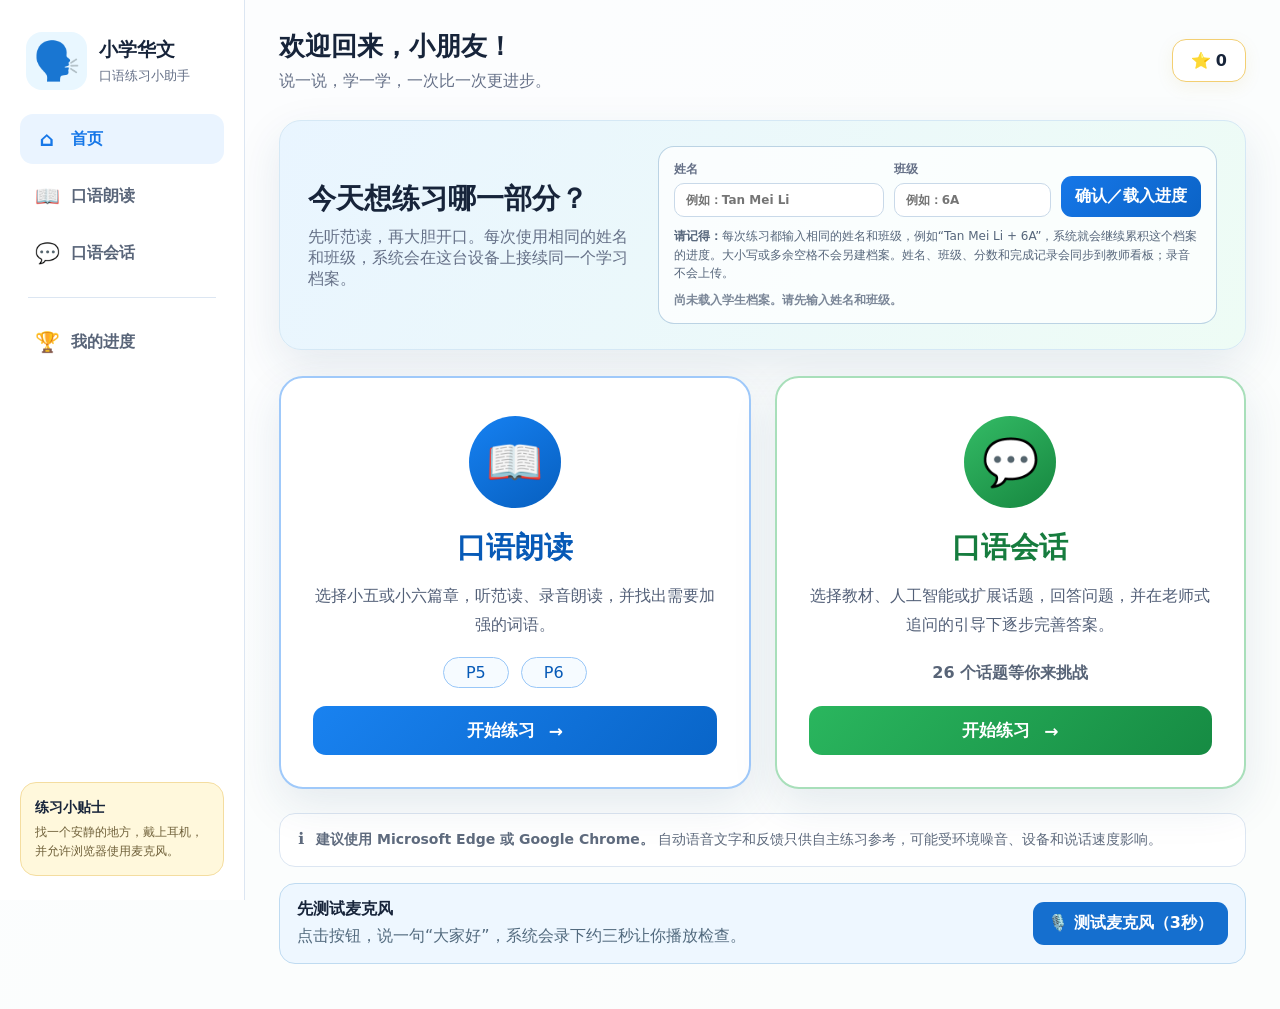
==== index.html @ ec5f9c87 "Publish Chinese oral V7 test preview" ====
<!doctype html>
<html lang="zh-SG">
<head>
  <meta charset="UTF-8" />
  <meta name="viewport" content="width=device-width, initial-scale=1.0" />
  <meta name="theme-color" content="#1677e8" />
  <meta name="description" content="适合小五、小六学生的华文朗读与口语会话自主练习应用。" />
  <title>华文口语练习小助手</title>
  <link rel="stylesheet" href="styles.css" />
</head>
<body>
  <div id="app" class="app-shell">
    <aside class="sidebar" aria-label="主要选单">
      <button class="brand" data-nav="home" aria-label="回到首页">
        <span class="brand-mascot">🗣️</span>
        <span><strong>小学华文</strong><small>口语练习小助手</small></span>
      </button>
      <nav class="side-nav">
        <button class="nav-item active" data-nav="home"><span>⌂</span>首页</button>
        <button class="nav-item" data-nav="reading"><span>📖</span>口语朗读</button>
        <button class="nav-item" data-nav="conversation"><span>💬</span>口语会话</button>
        <div class="nav-divider"></div>
        <button class="nav-item" data-nav="progress"><span>🏆</span>我的进度</button>
      </nav>
      <div class="sidebar-note"><strong>练习小贴士</strong><p>找一个安静的地方，戴上耳机，并允许浏览器使用麦克风。</p></div>
    </aside>

    <main class="main-content">
      <header class="topbar">
        <button id="mobileMenu" class="mobile-menu" aria-label="打开选单">☰</button>
        <div><p id="greeting" class="greeting">欢迎回来，小朋友！</p><p class="subtitle">说一说，学一学，一次比一次更进步。</p></div>
        <div class="star-box" title="完成一次练习可获得星星">⭐ <strong id="starCount">0</strong></div>
      </header>

      <section id="homeView" class="view active-view">
        <div class="hero-strip">
          <div><h1>今天想练习哪一部分？</h1><p>先听范读，再大胆开口。每次使用相同的姓名和班级，系统会在这台设备上接续同一个学习档案。</p></div>
          <div class="student-profile-panel">
            <div class="student-fields">
              <label>姓名<input id="studentName" maxlength="30" autocomplete="off" placeholder="例如：Tan Mei Li" /></label>
              <label>班级<input id="studentClass" maxlength="20" autocomplete="off" placeholder="例如：6A" /></label>
              <button id="activateProfileBtn" class="profile-btn">确认／载入进度</button>
            </div>
            <p class="profile-reminder"><strong>请记得：</strong>每次练习都输入相同的姓名和班级，例如“Tan Mei Li + 6A”，系统就会继续累积这个档案的进度。大小写或多余空格不会另建档案。姓名、班级、分数和完成记录会同步到教师看板；录音不会上传。</p>
            <div id="savedProfileRow" class="saved-profile-row hidden"><label>这台设备已有的档案<select id="savedProfileSelect" aria-label="选择已有学生档案"></select></label><button id="loadSavedProfileBtn" class="outline-btn">载入已有档案</button></div>
            <p id="activeProfileStatus" class="active-profile-status">尚未载入学生档案。</p>
          </div>
        </div>

        <div class="mode-grid">
          <article class="mode-card reading-card"><div class="mode-icon">📖</div><h2>口语朗读</h2><p>选择小五或小六篇章，听范读、录音朗读，并找出需要加强的词语。</p><div class="grade-pills"><span>P5</span><span>P6</span></div><button class="primary-btn blue" data-nav="reading">开始练习 <span>→</span></button></article>
          <article class="mode-card conversation-card"><div class="mode-icon">💬</div><h2>口语会话</h2><p>选择教材、人工智能或扩展话题，回答问题，并在老师式追问的引导下逐步完善答案。</p><div id="topicCountHome" class="topic-count">26 个话题等你来挑战</div><button class="primary-btn green" data-nav="conversation">开始练习 <span>→</span></button></article>
        </div>

        <div class="compatibility-note"><span>ℹ️</span><p><strong>建议使用 Microsoft Edge 或 Google Chrome。</strong> 自动语音文字和反馈只供自主练习参考，可能受环境噪音、设备和说话速度影响。</p></div>
        <div class="mic-test-card">
          <div><strong>先测试麦克风</strong><p id="micTestStatus">点击按钮，说一句“大家好”，系统会录下约三秒让你播放检查。</p></div>
          <div class="mic-test-actions"><button id="micTestBtn" class="mic-test-btn">🎙️ 测试麦克风（3秒）</button><audio id="micTestPlayback" controls hidden></audio></div>
        </div>
      </section>

      <section id="readingView" class="view">
        <div class="section-head blue-head"><div><button class="back-link" data-nav="home">←</button><span>口语朗读</span></div><div class="segmented" role="group" aria-label="选择年级"><button class="grade-btn active" data-grade="P5">P5</button><button class="grade-btn" data-grade="P6">P6</button></div></div>
        <div class="reading-layout">
          <aside class="passage-list-panel"><div class="list-heading"><strong id="passageListTitle">P5 朗读篇章</strong><span id="passageProgress">0 / 10</span></div><div id="passageList" class="passage-list"></div></aside>
          <div class="practice-column">
            <article class="practice-card passage-card"><div class="card-title-row"><div><span class="small-label">短文朗读</span><h2 id="passageTitle"></h2></div><button id="playModelReading" class="outline-btn model-reading-btn">🔊 播放范读</button></div><div id="passageText" class="passage-text" aria-live="polite"></div><div id="targetWordChips" class="target-word-chips" aria-label="本篇重点词语"></div><div class="target-legend"><span class="dot blue-dot"></span>蓝色词语是本篇的重点词语。录音后，绿色表示已识别，红色表示可能漏读或发音不够清楚。</div><div id="modelReadingStatus" class="playback-status"><span class="status-bars"><i></i><i></i><i></i></span><span>点击“播放范读”听完整篇章。</span></div></article>
            <article id="readingRecordingCard" class="practice-card recording-card reading-recording-card"><div class="recording-main-copy"><span class="small-label">朗读录音</span><h3 id="readingRecordStatus">点击“开始录音”朗读篇章</h3><div class="recording-time-row"><span id="readingLiveDot" class="live-dot"></span><strong id="readingTimer">00:00</strong><span>录音时会显示红点和计时</span></div><p class="recording-guidance">第一次使用时，请在浏览器提示中选择“允许麦克风”。</p></div><button id="readingRecordBtn" class="mic-btn blue-mic labelled-mic" aria-label="开始或停止朗读录音"><span class="mic-symbol">🎙️</span><span id="readingRecordBtnLabel">开始录音</span></button><audio id="readingPlayback" controls hidden></audio><div class="reading-transcript-panel"><div class="transcript-heading"><div><strong>系统识别到的朗读文字</strong><p>系统会把录音转成文字，用来检查重点词语。若有错字，可在录音后修正。</p></div><span id="readingRecognitionState" class="recognition-state">等待录音</span></div><textarea id="readingTranscriptEditor" class="transcript-editor" placeholder="录音时，系统识别到的文字会显示在这里。"></textarea><div class="transcript-action-row"><span id="readingRecognitionHint" class="transcript-help">录音结束后会自动检查；没有文字时也会说明下一步。</span><button id="analyseReadingTextBtn" class="small-action-btn primary-analysis">查看朗读反馈</button></div></div></article>
            <article id="readingFeedback" class="practice-card feedback-card hidden"><div class="feedback-title"><div><span class="small-label">发音反馈</span><h3>重点词语检查</h3></div><div id="readingScore" class="score-ring">--</div></div><div id="readingTranscript" class="transcript-box"></div><div id="wordFeedbackList" class="word-feedback-list"></div><div id="readingOverall" class="overall-tip"></div></article>
            <div class="bottom-actions"><button id="prevPassage" class="secondary-btn">上一篇</button><button id="nextPassage" class="primary-btn blue">下一篇</button></div>
          </div>
        </div>
      </section>

      <section id="conversationView" class="view">
        <div class="section-head green-head"><div><button class="back-link" data-nav="home">←</button><span>口语会话</span></div><span id="topicCounter">话题 1 / 26</span></div>
        <div class="topic-picker-panel"><label for="topicSelect"><strong>选择会话话题</strong><span>每个题目都有不同重点，避免重复练习同一内容。</span></label><select id="topicSelect" aria-label="选择会话话题"></select><span id="topicCompletionHint" class="topic-completion-hint"></span></div>
        <div class="conversation-layout">
          <div class="conversation-main">
            <article class="practice-card topic-card">
              <span class="small-label green-text">会话话题</span><h2 id="topicTitle"></h2><p id="topicScenario" class="topic-scenario"></p><div class="topic-focus"><strong>本题重点：</strong><span id="topicFocus"></span></div>
              <div class="conversation-instruction"><strong>模拟口试流程</strong><span>点击问题听题 → 回答并录音 → 完成后进入下一题。系统会在所有问题回答完毕后，提供整体反馈。</span></div>
              <div id="topicQuestionList" class="question-list question-practice-list"></div>
              <div class="trees-guide" aria-label="五步口语法"><div class="trees-guide-head"><strong>五步口语法</strong><span>根据题目选择合适的步骤，不必每次把五项都说完。</span></div><div class="trees-grid"><div><b>看法</b><span>清楚说明你的看法或感受</span><em>我认为……／我觉得……</em></div><div><b>原因</b><span>说明为什么会有这个看法</span><em>因为……所以……</em></div><div><b>解释</b><span>深入说明影响、结果或道理</span><em>如果大家都……就会……</em></div><div><b>经历</b><span>分享亲身经历或具体例子</span><em>记得有一次……／我曾经看过……</em></div><div><b>建议</b><span>提出可行的做法或行动</span><em>我建议……／如果我是他，我会……</em></div></div></div>
              <div id="scaffoldBox" class="scaffold-box"><strong>💡 当前提示</strong><p id="scaffoldText">先听清楚问题，再直接回答。</p><button id="newPromptBtn" class="text-btn">换一个提示</button></div>
              <div id="sampleLockedMessage" class="sample-locked-message">🔒 完成三道问题后，才会开放完整参考答案。</div><details id="sampleAnswerDetails" class="sample-answer hidden"><summary>最后一步：查看完整参考答案</summary><div class="sample-audio-row"><button id="sampleAnswerAudioBtn" class="sample-audio-btn">🔊 播放完整参考答案</button><span id="sampleAudioStatus">可随时点击停止。先比较内容，再用自己的语言重练。</span></div><div id="sampleAnswerText" class="sample-answer-text"></div><small>参考答案根据教材内容整理，只提供思路。请用自己的经历和语言来回答，不必背诵。</small></details>
            </article>
          </div>
          <aside class="conversation-side"><article id="conversationFeedback" class="practice-card feedback-card"><span class="small-label green-text">逐题口语反馈</span><h3>系统会按题目和你的回答，选出最有用的改进方向</h3><div id="conversationProgressSummary" class="conversation-progress-summary">尚未开始回答。</div><button id="feedbackAudioBtn" class="feedback-audio-btn hidden">🔊 朗读全部反馈</button><div id="questionFeedbackList" class="question-feedback-list"></div><div id="rubricFeedback" class="rubric-list hidden"></div><div id="sampleInsightBox" class="sample-insight-box hidden"></div><div id="conversationOverall" class="overall-tip neutral hidden"></div><div id="teacherCoach" class="teacher-coach hidden"></div></article></aside>
        </div>
        <div class="bottom-actions conversation-actions"><button id="prevTopic" class="secondary-btn">上一题</button><button id="nextTopic" class="primary-btn green">下一题</button></div>
      </section>

      <section id="progressView" class="view"><div class="section-head gold-head"><div><button class="back-link" data-nav="home">←</button><span>我的进度</span></div><span id="progressProfileLabel">尚未载入档案</span></div><div class="progress-grid"><article class="progress-card"><span>⭐</span><strong id="progressStars">0</strong><p>累计星星</p></article><article class="progress-card"><span>📖</span><strong id="progressReading">0</strong><p>完成朗读</p></article><article class="progress-card"><span>💬</span><strong id="progressConversation">0</strong><p>完成会话</p></article></div><article class="practice-card progress-detail"><h2>练习记录</h2><div id="progressHistory" class="history-list"></div><button id="resetProgress" class="danger-link">清除这台设备上的练习记录</button></article></section>
    </main>
  </div>
  <div id="toast" class="toast" role="status" aria-live="polite"></div>
  <script src="data.js?v=7"></script>
  <script src="app.js?v=7"></script>
</body>
</html>
---- styles.css ----
:root {
  --blue:#1677e8;
  --blue-dark:#075ab7;
  --blue-soft:#eef7ff;
  --green:#20a653;
  --green-dark:#167c3e;
  --green-soft:#effaf3;
  --gold:#f2b400;
  --red:#df4b4b;
  --red-soft:#fff2f2;
  --ink:#17243a;
  --muted:#657087;
  --line:#dce6f2;
  --surface:#ffffff;
  --bg:#f5f9fd;
  --shadow:0 16px 45px rgba(34,66,110,.10);
  font-family:"Noto Sans SC","Microsoft YaHei","PingFang SC",system-ui,-apple-system,sans-serif;
}
*{box-sizing:border-box}
body{margin:0;background:linear-gradient(135deg,#f7fbff 0%,#f3fbf6 100%);color:var(--ink);min-height:100vh}
button,input{font:inherit}
button{cursor:pointer}
.app-shell{display:grid;grid-template-columns:245px minmax(0,1fr);min-height:100vh;max-width:1500px;margin:0 auto;background:rgba(255,255,255,.66);box-shadow:0 0 80px rgba(26,77,120,.08)}
.sidebar{padding:28px 20px 24px;background:rgba(255,255,255,.94);border-right:1px solid var(--line);display:flex;flex-direction:column;position:sticky;top:0;height:100vh;z-index:20}
.brand{border:0;background:transparent;display:flex;align-items:center;text-align:left;gap:12px;padding:4px 6px 24px;color:var(--ink)}
.brand-mascot{font-size:38px;background:#e9f7ff;border-radius:16px;padding:7px}
.brand strong{display:block;font-size:19px}.brand small{display:block;color:var(--muted);font-size:13px;margin-top:4px}
.side-nav{display:flex;flex-direction:column;gap:7px}.nav-item{border:0;background:transparent;color:#596579;border-radius:13px;padding:13px 15px;text-align:left;font-weight:700;display:flex;align-items:center;gap:12px}.nav-item:hover{background:#f1f6fb}.nav-item.active{color:var(--blue);background:#eaf4ff}.nav-item span{font-size:20px;width:24px;text-align:center}.nav-divider{height:1px;background:var(--line);margin:12px 8px}
.sidebar-note{margin-top:auto;background:#fff8dc;border:1px solid #f4dda0;border-radius:16px;padding:14px}.sidebar-note strong{font-size:14px}.sidebar-note p{font-size:12px;color:#70613a;line-height:1.6;margin:6px 0 0}
.main-content{padding:0 34px 45px;min-width:0}.topbar{height:120px;display:flex;align-items:center;gap:18px}.greeting{font-size:26px;font-weight:900;margin:0}.subtitle{color:var(--muted);margin:7px 0 0}.star-box{margin-left:auto;background:white;border:1px solid #f3cf72;border-radius:14px;padding:11px 18px;box-shadow:0 5px 18px rgba(180,135,20,.08)}.mobile-menu{display:none;border:0;background:#eaf4ff;border-radius:10px;padding:8px 11px;color:var(--blue);font-size:20px}
.view{display:none}.active-view{display:block;animation:fade .25s ease}@keyframes fade{from{opacity:0;transform:translateY(4px)}to{opacity:1;transform:none}}
.hero-strip{background:linear-gradient(120deg,#e9f5ff,#eefcf5);border:1px solid #d5e8f5;border-radius:22px;padding:25px 28px;display:flex;gap:20px;align-items:center;box-shadow:var(--shadow)}.hero-strip h1{margin:0;font-size:28px}.hero-strip p{margin:9px 0 0;color:var(--muted)}.student-fields{margin-left:auto;display:flex;gap:12px}.student-fields label{font-size:12px;font-weight:800;color:var(--muted)}.student-fields input{display:block;margin-top:5px;border:1px solid #c9d9e9;border-radius:10px;padding:9px 11px;width:140px;background:white;color:var(--ink)}
.mode-grid{display:grid;grid-template-columns:1fr 1fr;gap:24px;margin-top:26px}.mode-card{min-height:390px;background:white;border-radius:24px;padding:32px;text-align:center;box-shadow:var(--shadow);display:flex;flex-direction:column;align-items:center}.reading-card{border:2px solid #9fc9fa}.conversation-card{border:2px solid #a8dfba}.mode-icon{width:92px;height:92px;border-radius:50%;display:grid;place-items:center;font-size:46px;margin:6px 0 12px}.reading-card .mode-icon{background:linear-gradient(145deg,#1681f2,#075fbf)}.conversation-card .mode-icon{background:linear-gradient(145deg,#34bc66,#16863f)}.mode-card h2{font-size:29px;margin:8px 0}.reading-card h2{color:var(--blue-dark)}.conversation-card h2{color:var(--green-dark)}.mode-card p{max-width:440px;line-height:1.8;color:#536078;margin:6px auto 18px}.grade-pills{display:flex;gap:12px;margin:auto 0 18px}.grade-pills span{border:1px solid #99c7f8;border-radius:20px;padding:5px 22px;color:var(--blue-dark);background:#f6fbff}.topic-count{margin:auto 0 22px;color:#586477;font-weight:700}.primary-btn,.secondary-btn,.outline-btn{border:0;border-radius:13px;padding:13px 22px;font-weight:800;transition:.18s}.primary-btn{color:white;display:flex;align-items:center;justify-content:center;gap:14px}.primary-btn.blue{background:linear-gradient(135deg,#1982f0,#0965c8)}.primary-btn.green{background:linear-gradient(135deg,#2ab65e,#168b43)}.mode-card .primary-btn{width:100%;font-size:17px}.primary-btn:hover{transform:translateY(-1px);filter:brightness(1.04)}.secondary-btn{background:white;border:1px solid #bdd2e7;color:#39536e}.outline-btn{background:#fff;border:1px solid #9fc5ed;color:var(--blue-dark)}.compatibility-note{margin-top:24px;background:white;border:1px solid var(--line);border-radius:16px;padding:15px 18px;display:flex;gap:12px;align-items:flex-start;color:#5e6a7d}.compatibility-note p{margin:0;line-height:1.55;font-size:14px}
.section-head{height:58px;border-radius:16px 16px 0 0;color:white;display:flex;align-items:center;justify-content:space-between;padding:0 18px;font-weight:900;font-size:19px}.section-head>div{display:flex;align-items:center;gap:10px}.blue-head{background:linear-gradient(90deg,#0c73dd,#2189ed)}.green-head{background:linear-gradient(90deg,#169749,#2bb561)}.gold-head{background:linear-gradient(90deg,#de9f00,#f5bc23)}.back-link{border:0;background:rgba(255,255,255,.16);color:white;width:34px;height:34px;border-radius:10px;font-size:20px}.segmented{display:flex;background:rgba(255,255,255,.18);padding:3px;border-radius:14px}.grade-btn{border:0;background:transparent;color:white;border-radius:11px;padding:7px 17px;font-weight:900}.grade-btn.active{background:white;color:var(--blue-dark)}
.reading-layout{display:grid;grid-template-columns:280px minmax(0,1fr);gap:22px;margin-top:20px}.passage-list-panel{background:white;border:1px solid var(--line);border-radius:18px;padding:15px;box-shadow:var(--shadow);align-self:start;position:sticky;top:18px}.list-heading{display:flex;justify-content:space-between;padding:5px 5px 12px;color:#47566d;font-size:14px}.passage-list{display:flex;flex-direction:column;gap:6px}.passage-list button{border:0;background:#f6f9fc;border-radius:11px;padding:11px 12px;text-align:left;color:#516078;line-height:1.4}.passage-list button.active{background:#e8f3ff;color:var(--blue-dark);font-weight:900;border-left:4px solid var(--blue)}.passage-list button.completed::after{content:"✓";float:right;color:var(--green);font-weight:900}.practice-column{min-width:0}.practice-card{background:white;border:1px solid var(--line);border-radius:18px;padding:22px;box-shadow:var(--shadow);margin-bottom:18px}.passage-card{border-color:#bcd7f4}.card-title-row{display:flex;justify-content:space-between;gap:16px;align-items:flex-start}.small-label{text-transform:none;color:var(--blue-dark);font-size:13px;font-weight:900;letter-spacing:.02em}.card-title-row h2{margin:5px 0 0;font-size:23px}.passage-text{font-size:20px;line-height:2.05;margin-top:22px;white-space:pre-wrap;letter-spacing:.03em}.word-token{border:0;background:#e9f4ff;color:#075fb9;border-radius:6px;padding:1px 4px;margin:0 1px;font-size:inherit;font-weight:800;cursor:pointer}.word-token.correct{background:#dff7e7;color:#126d36}.word-token.wrong{background:#ffe4e3;color:#bd3030;text-decoration:underline;text-decoration-style:dotted}.target-legend{margin-top:18px;border-top:1px solid var(--line);padding-top:12px;color:var(--muted);font-size:13px}.dot{display:inline-block;width:9px;height:9px;border-radius:50%;margin-right:6px}.blue-dot{background:var(--blue)}
.recording-card{display:flex;align-items:center;gap:20px}.recording-card h3{margin:4px 0 4px}.recording-card p{margin:0;color:#8792a4}.mic-btn{width:72px;height:72px;border-radius:50%;border:0;color:white;font-size:30px;margin-left:auto;box-shadow:0 10px 28px rgba(17,112,210,.25);transition:.2s}.blue-mic{background:linear-gradient(145deg,#208df5,#0864c6)}.green-mic{background:linear-gradient(145deg,#35bd69,#188e45)}.mic-btn.recording{animation:pulse 1.1s infinite;background:linear-gradient(145deg,#f65b5b,#ca2f2f)}@keyframes pulse{50%{box-shadow:0 0 0 13px rgba(230,55,55,.12)}}audio{max-width:320px;width:100%}
.hidden{display:none!important}.feedback-title{display:flex;justify-content:space-between;align-items:center}.feedback-title h3{margin:5px 0}.score-ring{width:62px;height:62px;border-radius:50%;border:6px solid #dcecff;display:grid;place-items:center;font-weight:900;color:var(--blue-dark)}.transcript-box{background:#f7f9fc;border:1px solid #e1e8f1;border-radius:12px;padding:13px 15px;color:#34445a;line-height:1.7;margin:14px 0}.transcript-box::before{content:"语音辨识：";font-weight:900}.transcript-box.muted{color:#8a94a4}.word-feedback-list{display:grid;grid-template-columns:repeat(auto-fit,minmax(210px,1fr));gap:9px}.word-feedback{display:grid;grid-template-columns:auto 1fr auto;gap:9px;align-items:center;border-radius:11px;padding:10px 12px}.word-feedback.good{background:#eff9f2;border:1px solid #ccebd6}.word-feedback.needs-work{background:#fff1f1;border:1px solid #f5cccc}.word-feedback strong{font-size:17px}.word-feedback small{color:var(--muted)}.listen-word{border:1px solid currentColor;background:white;color:var(--blue-dark);border-radius:8px;padding:5px 8px}.overall-tip{margin-top:14px;background:#eff9f2;border:1px solid #c8ead4;color:#28613d;border-radius:12px;padding:13px;line-height:1.6}.overall-tip.neutral{background:#fff9e7;border-color:#f1dda2;color:#735d1b}.bottom-actions{display:flex;justify-content:space-between;gap:15px}.bottom-actions button{min-width:140px}
.topic-number-strip{display:flex;gap:7px;overflow-x:auto;padding:17px 2px 14px}.topic-number-strip button{flex:0 0 38px;height:38px;border-radius:50%;border:1px solid #ccd9e6;background:white;color:#526176;font-weight:900}.topic-number-strip button.active{background:var(--green);border-color:var(--green);color:white}.topic-number-strip button.completed{box-shadow:inset 0 -4px 0 #f0b90b}.conversation-layout{display:grid;grid-template-columns:minmax(0,1.25fr) minmax(310px,.75fr);gap:20px}.topic-card{border-color:#b9e2c7}.green-text{color:var(--green-dark)}.topic-card h2{font-size:25px;margin:7px 0 8px}.topic-scenario{color:#536078;line-height:1.65;margin:0 0 17px}.question-list{display:flex;flex-direction:column;gap:9px}.question-item{display:flex;gap:11px;background:#f7faf8;border:1px solid #dfeae3;border-radius:12px;padding:12px 14px;line-height:1.55}.question-number{width:27px;height:27px;border-radius:50%;background:#daf2e2;color:var(--green-dark);display:grid;place-items:center;font-weight:900;flex:0 0 auto}.scaffold-box{margin-top:16px;background:#fff9e9;border:1px solid #f0deae;border-radius:12px;padding:13px 15px;color:#695b2e}.scaffold-box p{margin:7px 0;line-height:1.55}.text-btn{border:0;background:transparent;color:#8b6710;text-decoration:underline;padding:2px 0;font-weight:800}.sample-answer{margin-top:14px;background:#effaf3;border:1px solid #c9ead5;border-radius:13px;padding:12px 15px}.sample-answer summary{cursor:pointer;font-weight:900;color:var(--green-dark)}.sample-answer p{line-height:1.75;color:#2f4d3a}.sample-answer small{color:#64816c}.conversation-recording{border-color:#bfe5cc}.conversation-side{align-self:start;position:sticky;top:18px}.rubric-list{display:flex;flex-direction:column;gap:9px}.rubric-list>div{display:flex;gap:10px;border-bottom:1px solid #edf1f4;padding:8px 2px}.rubric-list span{font-weight:900;color:#8793a4}.rubric-list p{margin:0}.rubric-list small{display:block;color:var(--muted);margin-top:3px;line-height:1.45}.rubric-list .pass span{color:var(--green)}.rubric-list .partial span{color:#e49b0b}.rubric-list .retry span{color:var(--red)}.conversation-actions{margin-top:2px}
.progress-grid{display:grid;grid-template-columns:repeat(3,1fr);gap:18px;margin:23px 0}.progress-card{background:white;border:1px solid var(--line);border-radius:18px;padding:25px;text-align:center;box-shadow:var(--shadow)}.progress-card span{font-size:32px}.progress-card strong{display:block;font-size:34px;margin-top:6px}.progress-card p{color:var(--muted);margin:4px 0}.progress-detail h2{margin-top:0}.history-list{display:flex;flex-direction:column;gap:8px}.history-item{display:flex;justify-content:space-between;gap:12px;background:#f7f9fc;border-radius:11px;padding:11px 13px;color:#526176}.history-empty{color:var(--muted);padding:30px;text-align:center}.danger-link{margin-top:20px;border:0;background:transparent;color:#b44747;text-decoration:underline;padding:0}.toast{position:fixed;right:25px;bottom:25px;background:#1f2c3f;color:white;border-radius:12px;padding:12px 17px;box-shadow:0 12px 30px rgba(0,0,0,.2);opacity:0;transform:translateY(8px);pointer-events:none;transition:.22s;z-index:100}.toast.show{opacity:1;transform:none}
@media(max-width:1050px){.app-shell{grid-template-columns:1fr}.sidebar{position:fixed;left:-270px;width:245px;transition:.25s;box-shadow:20px 0 50px rgba(20,50,80,.2)}.sidebar.open{left:0}.main-content{padding:0 22px 40px}.mobile-menu{display:block}.topbar{height:105px}.reading-layout{grid-template-columns:1fr}.passage-list-panel{position:static}.passage-list{display:grid;grid-template-columns:repeat(2,1fr)}.conversation-layout{grid-template-columns:1fr}.conversation-side{position:static}}
@media(max-width:720px){.main-content{padding:0 14px 30px}.topbar{height:auto;padding:18px 0}.greeting{font-size:20px}.subtitle{font-size:12px}.star-box{padding:8px 11px}.hero-strip{display:block;padding:20px}.hero-strip h1{font-size:23px}.student-fields{margin-top:16px}.student-fields input{width:100%}.student-fields label{flex:1}.mode-grid{grid-template-columns:1fr}.mode-card{min-height:340px;padding:24px}.reading-layout{margin-top:14px}.passage-list{grid-template-columns:1fr}.card-title-row{display:block}.card-title-row .outline-btn{margin-top:12px}.passage-text{font-size:18px;line-height:1.95}.recording-card{flex-wrap:wrap}.recording-card audio{order:3}.practice-card{padding:17px}.word-feedback-list{grid-template-columns:1fr}.progress-grid{grid-template-columns:1fr}.section-head{font-size:16px}.bottom-actions button{min-width:0;flex:1}}

/* Student profile controls */
.student-profile-panel{margin-left:auto;max-width:610px;min-width:430px;background:rgba(255,255,255,.72);border:1px solid rgba(180,207,226,.9);border-radius:16px;padding:14px 15px}
.student-profile-panel .student-fields{margin-left:0;display:grid;grid-template-columns:minmax(120px,1fr) minmax(100px,.75fr) auto;align-items:end;gap:10px}
.student-profile-panel .student-fields input{width:100%}
.profile-btn{border:0;border-radius:11px;padding:10px 14px;background:linear-gradient(135deg,#1677e8,#0b63c6);color:#fff;font-weight:900;white-space:nowrap}
.profile-reminder{font-size:12px!important;line-height:1.55!important;margin:10px 0 8px!important;color:#56667b!important}
.saved-profile-row{display:flex;align-items:end;gap:10px;border-top:1px solid #dbe8f2;padding-top:10px;margin-top:8px}
.saved-profile-row label{font-size:12px;font-weight:800;color:var(--muted);flex:1}
.saved-profile-row select{display:block;width:100%;margin-top:5px;border:1px solid #c9d9e9;border-radius:10px;padding:9px 11px;background:#fff;color:var(--ink)}
.saved-profile-row .outline-btn{padding:9px 13px;white-space:nowrap}
.active-profile-status{margin:9px 0 0!important;font-size:12px!important;color:#7b8798!important;font-weight:700}
.active-profile-status.active{color:#167c3e!important}

@media(max-width:900px){
  .hero-strip{align-items:flex-start;flex-direction:column}
  .student-profile-panel{margin-left:0;max-width:none;min-width:0;width:100%}
}
@media(max-width:720px){
  .student-profile-panel .student-fields{grid-template-columns:1fr 1fr}
  .student-profile-panel .profile-btn{grid-column:1/-1}
  .saved-profile-row{align-items:stretch;flex-direction:column}
  .saved-profile-row .outline-btn{width:100%}
}

/* v3: topic picker, five-step oral guide and clearer microphone states */
.topic-picker-panel{display:grid;grid-template-columns:minmax(230px,1fr) minmax(280px,1.6fr) auto;gap:14px;align-items:center;background:#fff;border:1px solid #cfe5d7;border-radius:16px;padding:14px 16px;margin:18px 0;box-shadow:var(--shadow)}
.topic-picker-panel label{display:flex;flex-direction:column;gap:3px;color:var(--green-dark)}
.topic-picker-panel label span{font-size:12px;color:var(--muted);font-weight:500}
.topic-picker-panel select{width:100%;border:1px solid #b9d7c4;background:#f7fcf8;color:var(--ink);border-radius:11px;padding:11px 38px 11px 13px;font:inherit;font-weight:800;cursor:pointer}
.topic-picker-panel select:focus{outline:3px solid rgba(32,168,85,.16);border-color:var(--green)}
.topic-completion-hint{font-size:13px;color:#547261;font-weight:800;white-space:nowrap}
.trees-guide{margin-top:16px;border:1px solid #c9dced;border-radius:14px;overflow:hidden;background:#f8fbff}
.trees-guide-head{display:flex;align-items:center;justify-content:space-between;gap:12px;background:#4f91ca;color:#fff;padding:11px 14px}
.trees-guide-head strong{font-size:17px}
.trees-guide-head span{font-size:12px;opacity:.95;text-align:right}
.trees-grid{display:grid;grid-template-columns:repeat(5,minmax(0,1fr))}
.trees-grid>div{display:flex;flex-direction:column;gap:5px;padding:12px;border-right:1px solid #cddcec;min-height:116px}
.trees-grid>div:last-child{border-right:0}
.trees-grid b{font-size:17px;color:#174e78}
.trees-grid span{font-size:13px;line-height:1.45;color:#344d64}
.trees-grid em{font-size:12px;line-height:1.45;color:#687f93;font-style:normal;margin-top:auto}
#playModelReading.speaking{background:#fff0f0;border-color:#e7a6a6;color:#a52f2f}
.mic-btn{cursor:pointer;position:relative;z-index:1;touch-action:manipulation}
.mic-btn.requesting{opacity:.72;animation:softPulse 1s infinite}
@keyframes softPulse{50%{transform:scale(.96)}}
.mic-btn:focus-visible{outline:4px solid rgba(22,119,232,.22);outline-offset:4px}
.green-mic:focus-visible{outline-color:rgba(32,168,85,.24)}
.recording-card h3{max-width:680px;line-height:1.45}
@media(max-width:1050px){.topic-picker-panel{grid-template-columns:1fr 1.4fr}.topic-completion-hint{grid-column:1/-1}.trees-grid{grid-template-columns:repeat(2,1fr)}.trees-grid>div{border-bottom:1px solid #cddcec}.trees-grid>div:nth-child(2n){border-right:0}.trees-grid>div:last-child{grid-column:1/-1;border-bottom:0}}
@media(max-width:720px){.topic-picker-panel{grid-template-columns:1fr;padding:13px}.topic-completion-hint{grid-column:auto}.trees-guide-head{align-items:flex-start;flex-direction:column}.trees-guide-head span{text-align:left}.trees-grid{grid-template-columns:1fr}.trees-grid>div,.trees-grid>div:nth-child(2n){border-right:0;border-bottom:1px solid #cddcec;min-height:0}.trees-grid>div:last-child{grid-column:auto}.topic-picker-panel select{font-size:15px}}



/* v4: microphone check, editable transcripts and guided teacher follow-up */
.mic-test-card{display:flex;align-items:center;justify-content:space-between;gap:18px;background:#eef7ff;border:1px solid #bfdbf1;border-radius:16px;padding:15px 17px;margin-top:16px}
.mic-test-card p{margin:4px 0 0;color:#526a7e;line-height:1.5}.mic-test-actions{display:flex;align-items:center;gap:10px;flex-wrap:wrap}.mic-test-actions audio{max-width:250px;height:38px}.mic-test-btn{border:0;border-radius:11px;background:#156fcf;color:#fff;font-weight:900;padding:11px 15px;white-space:nowrap}.mic-test-btn.testing{opacity:.75;animation:softPulse 1s infinite}.support-ok{color:#167b3e!important}.support-warn{color:#9a5b00!important}.support-error{color:#a73535!important}
.topic-focus{margin:0 0 15px;padding:10px 13px;border-left:4px solid var(--green);background:#f0faf4;border-radius:8px;color:#3f5b49;line-height:1.55}.topic-focus strong{color:var(--green-dark)}
.sample-answer p{white-space:pre-line}.sample-answer summary{display:flex;align-items:center;justify-content:space-between}.sample-answer summary::after{content:'较完整的教材参考';font-size:11px;font-weight:700;color:#6e8b75}
.transcript-tools{margin-top:12px;border-top:1px solid #e5ebf0;padding-top:11px}.transcript-tools summary{cursor:pointer;font-weight:800;color:#526176}.transcript-editor{width:100%;min-height:110px;margin-top:9px;border:1px solid #cbd8e5;border-radius:10px;padding:10px 12px;font:inherit;line-height:1.6;resize:vertical}.transcript-action-row{display:flex;gap:9px;margin-top:8px;flex-wrap:wrap}.small-action-btn{border:1px solid #b8cde1;background:#fff;color:#245d91;border-radius:9px;padding:8px 11px;font-weight:800}.small-action-btn.green{border-color:#b6d9c2;color:#1b7440}
.turn-list{display:flex;flex-direction:column;gap:9px;margin-bottom:12px}.turn-card{border:1px solid #dfe8e2;background:#f8fbf9;border-radius:11px;padding:10px 12px}.turn-card strong{display:block;color:#287246;margin-bottom:4px}.turn-card p{margin:0;line-height:1.6;color:#43534a}.turn-card small{display:block;color:#7a887f;margin-bottom:4px}.teacher-coach{margin-top:14px;border:1px solid #f0cf83;background:#fff9e9;border-radius:14px;padding:14px}.teacher-coach-head{display:flex;align-items:center;gap:8px;font-weight:900;color:#7b5809;font-size:17px}.teacher-coach>p{font-size:16px;line-height:1.65;color:#57471e}.coach-starter{background:#fff;border:1px dashed #e1bd62;border-radius:10px;padding:9px 11px;color:#665018;line-height:1.55}.coach-actions{display:flex;gap:8px;flex-wrap:wrap;margin-top:11px}.coach-primary{border:0;background:var(--green);color:white;border-radius:10px;padding:9px 12px;font-weight:900}.coach-secondary{border:1px solid #d9c27e;background:white;color:#765b13;border-radius:10px;padding:9px 12px;font-weight:800}.coach-reset{border:0;background:transparent;color:#876f35;text-decoration:underline;padding:8px;font-weight:700}.round-badge{display:inline-flex;align-items:center;border-radius:999px;background:#e8f6ed;color:#287246;padding:5px 9px;font-size:12px;font-weight:900;margin-top:5px}.rubric-list .optional span{color:#9aa5b3}.rubric-list .optional small{color:#8993a0}.recording-guidance{font-size:12px;color:#68778a;margin-top:5px;line-height:1.45}.mic-btn[disabled]{opacity:.55;cursor:not-allowed}
@media(max-width:720px){.mic-test-card{align-items:flex-start;flex-direction:column}.mic-test-actions{width:100%}.mic-test-btn{width:100%}.mic-test-actions audio{max-width:none;width:100%}.coach-actions button{width:100%}}


/* v5: question-by-question oral simulation and whole-response feedback */
.conversation-instruction{display:flex;flex-direction:column;gap:4px;margin:15px 0;background:#edf9f1;border-left:5px solid var(--green);padding:12px 14px;border-radius:10px;color:#315c40}.conversation-instruction span{font-size:13px;line-height:1.55;color:#597064}
.question-practice-list{gap:14px}.question-practice{border:1px solid #d9e8de;background:#fbfdfb;border-radius:15px;padding:13px;transition:.2s}.question-practice.active{border-color:#52b875;box-shadow:0 0 0 3px rgba(32,166,83,.10)}.question-practice.answered{background:#f4fbf6}
.question-speak-main{width:100%;border:0;background:transparent;display:grid;grid-template-columns:auto 1fr auto;gap:11px;align-items:center;text-align:left;padding:2px;color:var(--ink);border-radius:10px}.question-speak-main:hover,.question-speak-main:focus-visible{background:#eaf7ef;outline:none}.question-speak-main.speaking{background:#dff3e6}.question-copy{font-size:16px;font-weight:850;line-height:1.55}.question-listen{font-size:12px;font-weight:900;color:var(--green-dark);white-space:nowrap}.question-practice-meta{display:flex;justify-content:space-between;gap:10px;margin:8px 3px;color:#678074;font-size:12px;font-weight:800}.question-state{background:#e8f6ed;border-radius:999px;padding:4px 9px}.question-timer{font-variant-numeric:tabular-nums}
.question-record-row{display:flex;align-items:center;gap:12px;flex-wrap:wrap;margin-top:9px}.question-record-btn{border:0;border-radius:11px;background:linear-gradient(145deg,#35bd69,#188e45);color:#fff;padding:10px 15px;font-weight:900;min-width:138px}.question-record-btn.recording{background:linear-gradient(145deg,#f65b5b,#ca2f2f);animation:pulse 1.1s infinite}.question-record-btn[disabled]{opacity:.42;cursor:not-allowed}.question-record-row audio{height:38px;max-width:330px}
.question-transcript{margin-top:11px;border-top:1px dashed #cfe0d4;padding-top:11px}.question-transcript label{display:block;font-size:12px;color:#5f7366;font-weight:800}.question-transcript textarea{display:block;width:100%;min-height:76px;margin-top:6px;border:1px solid #cbded1;border-radius:10px;padding:9px 11px;resize:vertical;font:inherit;line-height:1.55;background:#fff}.save-answer-btn{margin-top:7px;border:1px solid #8dc7a1;background:white;color:#1b7942;border-radius:9px;padding:7px 10px;font-size:12px;font-weight:900}.question-mini-tip{margin-top:10px;font-size:12px;color:#6a786f;line-height:1.55;background:#fff9e9;border-radius:9px;padding:8px 10px}
.sample-audio-row{display:flex;align-items:center;gap:10px;flex-wrap:wrap;margin:12px 0 5px}.sample-audio-row span{font-size:12px;color:#64816c}.sample-audio-btn{border:1px solid #77b98d;background:#fff;color:var(--green-dark);border-radius:10px;padding:8px 11px;font-weight:900}.sample-audio-btn.speaking{background:#287b47;color:#fff}
.conversation-progress-summary{background:#f7faf8;border:1px solid #dfeae3;border-radius:11px;padding:11px 12px;color:#496253;font-weight:800;line-height:1.5;margin:12px 0}.question-feedback-list{display:flex;flex-direction:column;gap:9px;margin-bottom:13px}.question-feedback{border-radius:11px;padding:10px 12px;border:1px solid #e0e7e2;background:#fafcfa}.question-feedback>div{display:flex;align-items:center;gap:7px}.question-feedback>div span{font-weight:900}.question-feedback p{margin:6px 0;line-height:1.5;color:#46564c}.question-feedback small{color:#718077}.question-feedback.pass{border-color:#bfe4cc;background:#f0faf3}.question-feedback.pass>div span{color:var(--green)}.question-feedback.partial{border-color:#ecd79a;background:#fffaf0}.question-feedback.partial>div span{color:#d99510}.question-feedback.retry{border-color:#efc7c7;background:#fff5f5}.question-feedback.retry>div span{color:var(--red)}
.sample-insight-box{margin:14px 0;background:#eef7ff;border:1px solid #c9dff2;border-radius:12px;padding:12px 14px;color:#35516b}.sample-insight-box p{margin:6px 0;line-height:1.5}.sample-insight-box ul{margin:8px 0 0;padding-left:20px}.sample-insight-box li{margin:6px 0;line-height:1.5}
@media(max-width:720px){.question-speak-main{grid-template-columns:auto 1fr}.question-listen{grid-column:2}.question-record-row{align-items:stretch;flex-direction:column}.question-record-btn{width:100%}.question-record-row audio{max-width:none}.sample-audio-btn{width:100%}}


/* v6: clearer reading playback, recording, transcript purpose and five-step feedback */
.model-reading-btn.speaking{background:#e14b4b!important;color:#fff!important;border-color:#e14b4b!important;box-shadow:0 8px 20px rgba(204,52,52,.18)}
.playback-status{display:flex;align-items:center;gap:10px;margin-top:15px;padding:9px 12px;border-radius:10px;background:#f3f8fe;color:#5f7186;font-size:13px;border:1px solid #dceaf7}.playback-status.active{background:#e7f3ff;color:#075fb9;border-color:#99c9f5;font-weight:800}.status-bars{display:inline-flex;height:18px;align-items:flex-end;gap:2px}.status-bars i{display:block;width:3px;height:5px;border-radius:3px;background:#6fa9d8}.playback-status.active .status-bars i{animation:soundBar .75s ease-in-out infinite}.playback-status.active .status-bars i:nth-child(2){animation-delay:.15s}.playback-status.active .status-bars i:nth-child(3){animation-delay:.3s}@keyframes soundBar{50%{height:17px}}
.word-token{background:#dff0ff!important;color:#005fbd!important;box-shadow:inset 0 -2px 0 rgba(0,95,189,.14)}.word-token:hover,.word-token:focus-visible{background:#c7e6ff!important;outline:3px solid rgba(0,112,220,.15)}.word-token.correct{background:#dff7e7!important;color:#126d36!important}.word-token.wrong{background:#ffe4e3!important;color:#bd3030!important}
.target-word-chips{display:flex;gap:7px;flex-wrap:wrap;margin-top:12px}.target-word-chip{border:1px solid #a9d1f5;background:#f2f8ff;color:#075fb9;border-radius:999px;padding:6px 10px;font-weight:800}.target-word-chip.correct{background:#e6f8eb;color:#126d36;border-color:#acdcbc}.target-word-chip.wrong{background:#fff0ef;color:#b53333;border-color:#efb5b5}.target-legend strong{color:#075fb9}
.reading-recording-card{display:grid;grid-template-columns:minmax(0,1fr) auto;align-items:center}.recording-main-copy{min-width:0}.recording-time-row{display:flex;align-items:center;gap:9px;margin:6px 0}.recording-time-row strong{font-variant-numeric:tabular-nums;font-size:19px;color:#476078}.recording-time-row span:last-child{font-size:13px;color:#7f8da0}.live-dot{width:11px;height:11px;border-radius:50%;background:#c8d2dc;box-shadow:0 0 0 0 rgba(222,49,49,0)}.live-dot.active{background:#e03737;animation:recordDot 1.1s infinite}@keyframes recordDot{50%{box-shadow:0 0 0 8px rgba(222,49,49,.13)}}.reading-recording-card.is-recording{border-color:#efb2b2;background:#fffafa}.reading-recording-card.is-recording #readingRecordStatus{color:#b92d2d}.labelled-mic{width:112px;height:82px;border-radius:22px;display:flex;flex-direction:column;align-items:center;justify-content:center;gap:4px;font-size:12px;font-weight:900}.labelled-mic .mic-symbol{font-size:27px}.labelled-mic.recording{width:126px}.reading-recording-card>audio{grid-column:1/-1;max-width:none;margin-top:10px}
.reading-transcript-panel{grid-column:1/-1;margin-top:15px;padding-top:15px;border-top:1px solid #e2eaf2}.transcript-heading{display:flex;justify-content:space-between;gap:15px;align-items:flex-start}.transcript-heading strong{display:block;color:#223c59}.transcript-heading p{margin:3px 0 0!important;font-size:13px;color:#6e7e91!important;line-height:1.45}.recognition-state{white-space:nowrap;border-radius:999px;background:#edf2f7;color:#65758a;padding:5px 9px;font-size:12px;font-weight:900}.recognition-state.active{background:#fff0f0;color:#bd3434}.recognition-state.done{background:#e8f7ed;color:#17733c}.recognition-state.warning{background:#fff6df;color:#8a630d}.reading-transcript-panel .transcript-editor{min-height:92px;background:#fbfdff}.transcript-help{font-size:12px;color:#687a8e;align-self:center}.primary-analysis{background:#146fce!important;color:#fff!important;border-color:#146fce!important}.word-feedback.neutral{background:#f4f7fa;border:1px solid #dce4ec}.word-feedback.neutral>span{color:#6d7d8e}
.question-practice.is-recording{border-color:#ef9d9d!important;background:#fff8f8!important}.question-transcript{background:#f7fbf8;border:1px solid #dbe9df!important;border-radius:11px;padding:11px!important;margin-top:11px!important}.question-transcript-heading{display:flex;justify-content:space-between;align-items:center;gap:10px}.question-transcript-heading label{font-size:13px!important;color:#315e40!important}.question-transcript-heading span{font-size:11px;background:#e7f4eb;color:#35704a;border-radius:999px;padding:4px 8px;font-weight:800}.question-transcript>p{font-size:12px;color:#6b7b70;line-height:1.5;margin:5px 0}.question-transcript textarea{min-height:88px!important}.save-answer-btn{font-size:13px!important;padding:8px 12px!important}.sample-locked-message{margin-top:14px;background:#f4f6f8;border:1px dashed #c9d1da;color:#667587;border-radius:12px;padding:12px 14px;font-weight:800}.sample-answer:not(.hidden){animation:revealSample .35s ease-out}@keyframes revealSample{from{opacity:0;transform:translateY(5px)}}
.feedback-step-row{display:flex;gap:6px;flex-wrap:wrap;margin:8px 0}.feedback-step-chip{border-radius:999px;padding:4px 8px;font-size:11px;font-weight:900}.feedback-step-chip.done{background:#e3f6e9;color:#1c7741}.feedback-step-chip.try{background:#fff0cf;color:#8b650e}.feedback-step-chip.optional{background:#edf1f4;color:#7a8793}.question-feedback blockquote{margin:9px 0 0;padding:9px 11px;border-left:4px solid #6faad9;background:#f3f8fd;color:#47647c;font-size:12px;line-height:1.55;border-radius:0 8px 8px 0}.question-feedback small b{color:#415f4b}
@media(max-width:720px){.reading-recording-card{grid-template-columns:1fr}.labelled-mic{width:100%;height:auto;border-radius:12px;flex-direction:row;padding:12px;margin-top:10px}.reading-recording-card>audio,.reading-transcript-panel{grid-column:1}.transcript-heading{flex-direction:column}.recognition-state{align-self:flex-start}.target-word-chips{gap:5px}.target-word-chip{font-size:12px}.question-transcript-heading{align-items:flex-start;flex-direction:column}}

/* v7: focused feedback, full sample answer and teacher dashboard sync */
.feedback-audio-btn,.feedback-speak-one{border:1px solid #8fc5a3;background:#fff;color:#176b3d;border-radius:10px;padding:8px 11px;font-weight:900;cursor:pointer}.feedback-audio-btn{width:100%;margin:0 0 12px}.feedback-audio-btn.speaking,.feedback-speak-one.speaking{background:#237748;color:#fff}.question-feedback-head{display:flex!important;justify-content:space-between;align-items:center;gap:12px}.question-feedback-head>div{display:flex;align-items:center;gap:7px}.feedback-speak-one{padding:6px 9px;font-size:12px;white-space:nowrap}.teacher-followup{display:block!important;margin-top:9px;background:#fff8e8;border:1px solid #efd18c;border-radius:10px;padding:10px;color:#714c08;line-height:1.5}.sample-direction{display:block!important;margin-top:9px;background:#eef7ff;border-radius:10px;padding:10px;color:#285978;line-height:1.55}.sample-direction small{display:block;margin-top:4px;color:#60758a}.sample-answer-text{white-space:normal;line-height:1.8;color:#29473a}.sample-answer-text p{margin:0 0 12px}.sample-answer-text p:last-child{margin-bottom:0}.sample-answer{max-height:none}.sample-answer[open]{overflow:visible}.profile-reminder{line-height:1.55}.cloud-sync-note{font-size:12px;color:#64788c}.transcript-action-row{display:flex;align-items:center;justify-content:space-between;gap:12px;flex-wrap:wrap;margin-top:9px}.reading-transcript-panel textarea{width:100%;border:1px solid #bdd1e5;border-radius:11px;padding:11px;font:inherit;line-height:1.55;resize:vertical}.question-feedback.retry .feedback-step-chip.try{background:#fff0cf;color:#8b650e;border:0}.question-feedback.retry{background:#fffaf3;border-color:#efdca8}.question-feedback.retry>div span{color:#ad7213}.conversation-side{min-width:0}
@media(max-width:720px){.question-feedback-head{align-items:flex-start}.feedback-speak-one{flex:0 0 auto}.transcript-action-row{align-items:stretch}.primary-analysis{width:100%}}
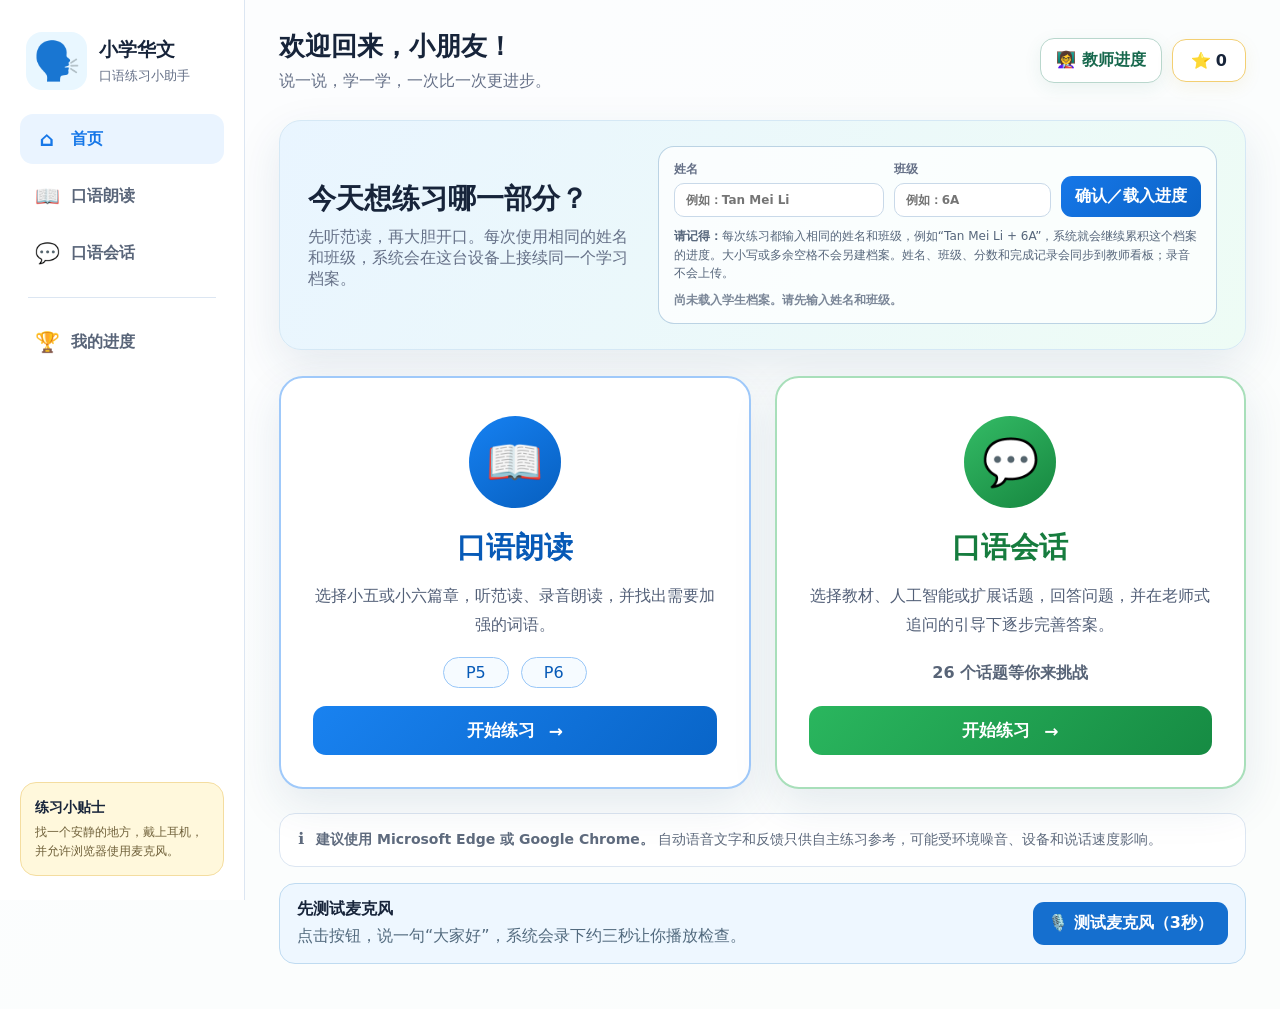
==== commit faab254a: "Publish final Chinese oral app preview" ====
--- a/index.html
+++ b/index.html
@@ -6,7 +6,7 @@
   <meta name="theme-color" content="#1677e8" />
   <meta name="description" content="适合小五、小六学生的华文朗读与口语会话自主练习应用。" />
   <title>华文口语练习小助手</title>
-  <link rel="stylesheet" href="styles.css" />
+  <link rel="stylesheet" href="styles.css?v=8" />
 </head>
 <body>
   <div id="app" class="app-shell">
@@ -29,7 +29,10 @@
       <header class="topbar">
         <button id="mobileMenu" class="mobile-menu" aria-label="打开选单">☰</button>
         <div><p id="greeting" class="greeting">欢迎回来，小朋友！</p><p class="subtitle">说一说，学一学，一次比一次更进步。</p></div>
-        <div class="star-box" title="完成一次练习可获得星星">⭐ <strong id="starCount">0</strong></div>
+        <div class="topbar-actions">
+          <button id="openTeacherDashboard" class="teacher-dashboard-trigger" type="button" aria-haspopup="dialog" aria-controls="teacherDashboardModal">👩‍🏫 教师进度</button>
+          <div class="star-box" title="完成一次练习可获得星星">⭐ <strong id="starCount">0</strong></div>
+        </div>
       </header>
 
       <section id="homeView" class="view active-view">
@@ -94,8 +97,61 @@
       <section id="progressView" class="view"><div class="section-head gold-head"><div><button class="back-link" data-nav="home">←</button><span>我的进度</span></div><span id="progressProfileLabel">尚未载入档案</span></div><div class="progress-grid"><article class="progress-card"><span>⭐</span><strong id="progressStars">0</strong><p>累计星星</p></article><article class="progress-card"><span>📖</span><strong id="progressReading">0</strong><p>完成朗读</p></article><article class="progress-card"><span>💬</span><strong id="progressConversation">0</strong><p>完成会话</p></article></div><article class="practice-card progress-detail"><h2>练习记录</h2><div id="progressHistory" class="history-list"></div><button id="resetProgress" class="danger-link">清除这台设备上的练习记录</button></article></section>
     </main>
   </div>
+
+  <div id="teacherDashboardModal" class="teacher-dashboard-modal hidden" role="dialog" aria-modal="true" aria-labelledby="teacherDashboardTitle" aria-hidden="true">
+    <button class="teacher-dashboard-backdrop" data-close-teacher-dashboard aria-label="关闭教师进度看板"></button>
+    <section class="teacher-dashboard-panel">
+      <header class="teacher-dashboard-header">
+        <div>
+          <h2 id="teacherDashboardTitle">教师进度</h2>
+          <p>查看学生的朗读与口语练习进度。学生只要继续使用相同的姓名和班级，记录就会累积。</p>
+        </div>
+        <button id="closeTeacherDashboard" class="teacher-dashboard-close" type="button" aria-label="关闭">×</button>
+      </header>
+
+      <div id="teacherDashboardLogin" class="teacher-dashboard-login">
+        <label for="teacherDashboardCode">教师代码</label>
+        <div class="teacher-code-row">
+          <input id="teacherDashboardCode" type="password" autocomplete="current-password" placeholder="输入教师代码" />
+          <button id="loadTeacherDashboard" type="button">查看进度</button>
+        </div>
+        <p id="teacherDashboardLoginMessage">教师代码只保存在这个浏览器会话中。</p>
+      </div>
+
+      <div id="teacherDashboardContent" class="teacher-dashboard-content hidden">
+        <div class="teacher-dashboard-toolbar">
+          <div class="teacher-dashboard-search">
+            <input id="teacherDashboardSearch" type="search" placeholder="搜索姓名或班级" aria-label="搜索姓名或班级" />
+            <select id="teacherDashboardClassFilter" aria-label="筛选班级"><option value="">所有班级</option></select>
+          </div>
+          <div class="teacher-dashboard-actions">
+            <button id="refreshTeacherDashboard" type="button">↻ 刷新</button>
+            <button id="exportTeacherDashboard" type="button">⇩ 导出学生进度</button>
+          </div>
+        </div>
+        <div class="teacher-dashboard-meta">
+          <span id="teacherDashboardCount">0 名学生</span>
+          <span id="teacherDashboardUpdated">尚未更新</span>
+        </div>
+        <div id="teacherDashboardNotice" class="teacher-dashboard-notice hidden"></div>
+        <div class="teacher-dashboard-table-wrap">
+          <table class="teacher-dashboard-table">
+            <thead><tr><th>姓名</th><th>班级</th><th>朗读进度</th><th>口语进度</th><th>最近成绩</th><th>最后学习</th><th></th></tr></thead>
+            <tbody id="teacherDashboardRows"></tbody>
+          </table>
+          <div id="teacherDashboardEmpty" class="teacher-dashboard-empty hidden">暂时没有学生进度。</div>
+        </div>
+        <section id="teacherStudentDetail" class="teacher-student-detail hidden">
+          <div class="teacher-detail-head"><div><span>学生详情</span><h3 id="teacherStudentName"></h3></div><button id="closeTeacherStudentDetail" type="button">关闭详情</button></div>
+          <div id="teacherStudentStats" class="teacher-student-stats"></div>
+          <div id="teacherStudentHistory" class="teacher-student-history"></div>
+        </section>
+      </div>
+    </section>
+  </div>
+
   <div id="toast" class="toast" role="status" aria-live="polite"></div>
-  <script src="data.js?v=7"></script>
-  <script src="app.js?v=7"></script>
+  <script src="data.js?v=8"></script>
+  <script src="app.js?v=8"></script>
 </body>
 </html>
--- a/styles.css
+++ b/styles.css
@@ -130,3 +130,9 @@
 /* v7: focused feedback, full sample answer and teacher dashboard sync */
 .feedback-audio-btn,.feedback-speak-one{border:1px solid #8fc5a3;background:#fff;color:#176b3d;border-radius:10px;padding:8px 11px;font-weight:900;cursor:pointer}.feedback-audio-btn{width:100%;margin:0 0 12px}.feedback-audio-btn.speaking,.feedback-speak-one.speaking{background:#237748;color:#fff}.question-feedback-head{display:flex!important;justify-content:space-between;align-items:center;gap:12px}.question-feedback-head>div{display:flex;align-items:center;gap:7px}.feedback-speak-one{padding:6px 9px;font-size:12px;white-space:nowrap}.teacher-followup{display:block!important;margin-top:9px;background:#fff8e8;border:1px solid #efd18c;border-radius:10px;padding:10px;color:#714c08;line-height:1.5}.sample-direction{display:block!important;margin-top:9px;background:#eef7ff;border-radius:10px;padding:10px;color:#285978;line-height:1.55}.sample-direction small{display:block;margin-top:4px;color:#60758a}.sample-answer-text{white-space:normal;line-height:1.8;color:#29473a}.sample-answer-text p{margin:0 0 12px}.sample-answer-text p:last-child{margin-bottom:0}.sample-answer{max-height:none}.sample-answer[open]{overflow:visible}.profile-reminder{line-height:1.55}.cloud-sync-note{font-size:12px;color:#64788c}.transcript-action-row{display:flex;align-items:center;justify-content:space-between;gap:12px;flex-wrap:wrap;margin-top:9px}.reading-transcript-panel textarea{width:100%;border:1px solid #bdd1e5;border-radius:11px;padding:11px;font:inherit;line-height:1.55;resize:vertical}.question-feedback.retry .feedback-step-chip.try{background:#fff0cf;color:#8b650e;border:0}.question-feedback.retry{background:#fffaf3;border-color:#efdca8}.question-feedback.retry>div span{color:#ad7213}.conversation-side{min-width:0}
 @media(max-width:720px){.question-feedback-head{align-items:flex-start}.feedback-speak-one{flex:0 0 auto}.transcript-action-row{align-items:stretch}.primary-analysis{width:100%}}
+
+
+/* v8: teacher progress drawer inside the student app */
+.topbar-actions{margin-left:auto;display:flex;align-items:center;gap:10px}.topbar-actions .star-box{margin-left:0}.teacher-dashboard-trigger{border:1px solid #b9d7cd;background:#fff;color:#17684d;border-radius:14px;padding:11px 15px;font-weight:900;box-shadow:0 5px 18px rgba(32,112,83,.08);white-space:nowrap}.teacher-dashboard-trigger:hover{background:#f0faf6}.teacher-dashboard-modal{position:fixed;inset:0;z-index:200;display:flex;justify-content:flex-end}.teacher-dashboard-backdrop{position:absolute;inset:0;border:0;background:rgba(20,43,55,.38);backdrop-filter:blur(1px)}.teacher-dashboard-panel{position:relative;width:min(1040px,calc(100vw - 36px));height:100%;background:#fff;box-shadow:-18px 0 50px rgba(20,50,70,.18);padding:28px 30px 36px;overflow:auto;animation:teacherSlideIn .22s ease}.teacher-dashboard-modal.hidden{display:none!important}@keyframes teacherSlideIn{from{transform:translateX(28px);opacity:.7}to{transform:none;opacity:1}}.teacher-dashboard-header{display:flex;justify-content:space-between;align-items:flex-start;gap:20px;padding-bottom:20px;border-bottom:1px solid #dbe9e3}.teacher-dashboard-header h2{font-size:27px;margin:0;color:#18384b}.teacher-dashboard-header p{margin:7px 0 0;color:#6b7c82;line-height:1.55}.teacher-dashboard-close{border:0;background:transparent;color:#405d5c;font-size:38px;line-height:1;padding:0 4px}.teacher-dashboard-login{max-width:580px;margin:28px auto;background:#f7fbf9;border:1px solid #d4e9df;border-radius:16px;padding:20px}.teacher-dashboard-login label{display:block;font-weight:900;margin-bottom:8px}.teacher-code-row{display:flex;gap:10px}.teacher-code-row input{flex:1;border:1px solid #b8d4ca;border-radius:11px;padding:11px 13px;min-width:0}.teacher-code-row button,.teacher-dashboard-actions button{border:1px solid #7bb89f;background:#fff;color:#17684d;border-radius:11px;padding:10px 13px;font-weight:900}.teacher-code-row button{background:#17835e;color:#fff;border-color:#17835e}.teacher-dashboard-login p{color:#72847f;font-size:13px;margin:9px 0 0}.teacher-dashboard-toolbar{display:flex;justify-content:space-between;align-items:center;gap:15px;margin-top:20px}.teacher-dashboard-search,.teacher-dashboard-actions{display:flex;gap:10px;align-items:center}.teacher-dashboard-search{flex:1}.teacher-dashboard-search input{width:min(360px,100%);border:1px solid #b9d4ca;border-radius:12px;padding:11px 13px}.teacher-dashboard-search select{border:1px solid #b9d4ca;border-radius:12px;padding:11px 13px;background:#fff}.teacher-dashboard-meta{display:flex;justify-content:space-between;gap:12px;margin:16px 0 10px;color:#6a7d7a;font-size:13px}.teacher-dashboard-notice{background:#fff7df;border:1px solid #ecd58e;color:#715b18;border-radius:11px;padding:10px 12px;margin-bottom:10px}.teacher-dashboard-table-wrap{border:1px solid #d8e8e1;border-radius:15px;overflow:auto}.teacher-dashboard-table{width:100%;border-collapse:collapse;min-width:850px}.teacher-dashboard-table th{background:#f2f8f5;color:#3d5e55;font-size:13px;text-align:left;padding:14px 13px;border-bottom:1px solid #d8e8e1}.teacher-dashboard-table td{padding:14px 13px;border-bottom:1px solid #e2ece8;color:#455d59;vertical-align:middle}.teacher-dashboard-table tbody tr:hover{background:#fbfdfc}.teacher-dashboard-table tbody tr:last-child td{border-bottom:0}.teacher-dashboard-table strong{color:#274e43}.teacher-progress-cell{display:grid;grid-template-columns:110px auto;align-items:center;gap:8px}.teacher-progress-track{height:8px;background:#e2ede8;border-radius:999px;overflow:hidden}.teacher-progress-fill{height:100%;background:#23946c;border-radius:inherit}.teacher-progress-count{font-size:12px;white-space:nowrap;color:#607771}.teacher-view-student{border:0;background:#eaf6f1;color:#17684d;border-radius:9px;padding:7px 10px;font-weight:900}.teacher-dashboard-empty{text-align:center;color:#788985;padding:42px}.teacher-student-detail{margin-top:18px;border:1px solid #d8e8e1;border-radius:15px;padding:17px;background:#fbfdfc}.teacher-detail-head{display:flex;justify-content:space-between;align-items:center}.teacher-detail-head span{font-size:12px;color:#71847f}.teacher-detail-head h3{margin:3px 0 0;font-size:21px}.teacher-detail-head button{border:0;background:transparent;color:#2e745e;text-decoration:underline}.teacher-student-stats{display:flex;gap:9px;flex-wrap:wrap;margin:14px 0}.teacher-student-stats span{background:#edf7f3;border-radius:999px;padding:7px 11px;font-weight:800;color:#346354}.teacher-student-history{display:flex;flex-direction:column;gap:7px}.teacher-student-history .history-item{background:#fff;border:1px solid #e2ece8}.teacher-dashboard-body-lock{overflow:hidden}
+@media(max-width:900px){.teacher-dashboard-panel{width:100%;padding:20px 16px}.teacher-dashboard-toolbar{align-items:stretch;flex-direction:column}.teacher-dashboard-search,.teacher-dashboard-actions{width:100%;flex-wrap:wrap}.teacher-dashboard-search input{flex:1}.teacher-dashboard-actions button{flex:1}.teacher-dashboard-header h2{font-size:23px}}
+@media(max-width:720px){.topbar-actions{gap:6px}.teacher-dashboard-trigger{padding:9px 10px;font-size:13px}.teacher-code-row{flex-direction:column}.teacher-dashboard-meta{flex-direction:column}.teacher-progress-cell{grid-template-columns:80px auto}}
